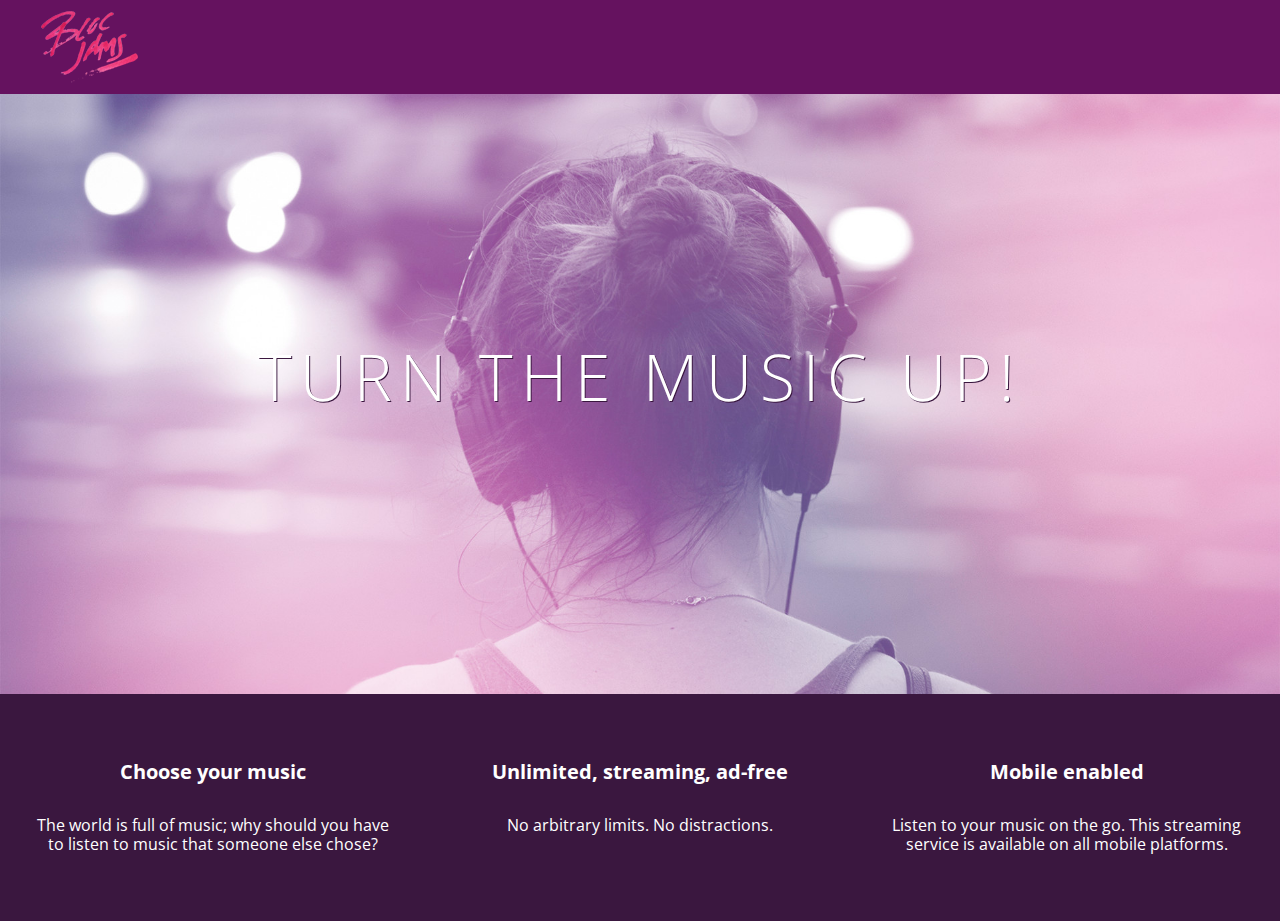
==== index.html @ c71b4ea8 "responsiveness" ====
<!DOCTYPE html>
<html>
  <head>
  <title> Bloc Jams </title>
  <meta name="viewport" content="width=device-width, initial-scale=1">
  <link rel="stylesheet" type="text/css" href="https://fonts.googleapis.com/css?family=Open+Sans:400,800,600,700,300">
  <link rel="stylesheet" type="text/css" href="https://code.ionicframework.com/ionicons/2.0.1/css/ionicons.min.css">
  <link rel="stylesheet" type="text/css" href="styles/normalize.css">
  <link rel="stylesheet" type="text/css" href="styles/main.css">
  <link rel="stylesheet" type="text/css" href="styles/landing.css">
  </head>
  <body class="landing">
    <nav class="navbar"> <!-- navigation bar -->
        <img src="assets/images/bloc_jams_logo.png" alt="bloc jams logo" class="logo">
    </nav>
    <section class="hero-content"> <!-- hero content -->
        <h1 class="hero-title">Turn the music up!</h1>
    </section>
    <section class="clearfix"> <!-- selling points -->    
      <div class="point column third">
           <span class="ion-music-note"></span>
           <h5 class="point-title">Choose your music</h5>
           <p class="point-description">The world is full of music; why should you have to listen to music that someone else chose?</p>
    </div>
      <div class="point column third">
          <span class="ion-radio-waves"></span>
          <h5 class="point-title">Unlimited, streaming, ad-free</h5>
          <p class="point-description">No arbitrary limits. No distractions.</p>
      </div>
      <div class="point column third">
      <span class="ion-iphone"></span>
      <h5 class="point-title">Mobile enabled</h5>
      <p class="point-description">Listen to your music on the go. This streaming service is available on all mobile platforms.</p>
    </div>
  </body>
</html>
---- styles/main.css ----
html {
     height: 100%; /* makes sure our HTML takes up 100% of the browser window */
     font-size: 100%;
 }

 body {
     font-family: 'Open Sans'; /* sets our font to the "Open Sans" typeface */
     color: white;             /* sets the text color to white */
     min-height: 100%;         /* says the height of the body must be, at minimum, 100% of the window */
 }

 body.landing {
     background-color: rgb(58,23,63); /* sets the background color to an RGB value (see below) */
 }
 .navbar {
     padding: 0.5rem;
     background-color: rgb(101,18,95);
 }

 .navbar .logo {
     position: relative; /* positioning will be explained in a resource */
     left: 2rem;
 }
 .hero-content {
      position: relative; /* positioning will be explained in a resource */
      min-height: 600px;  /* hero content element must be _at least_ 600 pixels */
      background-image: url(../assets/images/bloc_jams_bg.jpg);
      background-repeat: no-repeat;
      background-position: center center;
      background-size: cover;
  }
  .hero-content .hero-title {
     position: absolute;             /* positioning will be explained in a resource */
     top: 40%;                       /* positioning will be explained in a resource */
     -webkit-transform: translateY(-50%);
     -moz-transform: translateY(-50%);
     -ms-transform: translateY(-50%);
     transform: translateY(-50%);
     width: 100%;                    /* makes sure the title inhabits the full width of its container */
     text-align: center;             /* aligns text in the horizontal center of the element */
     font-size: 4rem;                /* specifies the size of the font in root em units */
     font-weight: 300;               /* makes the font thinner or lighter weight */
     text-transform: uppercase;      /* transforms the text to be all uppercase lettering */
     letter-spacing: 0.5rem;         /* puts 0.5 root ems worth of space between each letter */
     text-shadow: 1px 1px 0px rgb(58,23,63); /* creates a shadow underneath the text for readability over the image */
 }
 .selling-points {
    position: relative;
    display: table;
    width: 100%;
    -webkit-box-sizing: border-box;
    -moz-box-sizing: border-box;
    box-sizing: border-box; /* we'll explain this in a resource */
}

.point {
    display: table-cell;
    position: relative;
    width: 33.3%;
    padding: 2rem;
    text-align: center;
}

.point .point-title {
    font-size: 1.25rem;
}

.ion-music-note,
.ion-radio-waves,
.ion-iphone {
    color: rgb(233,50,117);
    font-size: 5rem;
}
.clearfix::after {
   content: ".";
   visibility: hidden;
   display: block;
   height: 0;
   clear: both;
}
---- styles/landing.css ----
body.landing {
    background-color: rgb(58,23,63);
}

.hero-content {
    position: relative;
    min-height: 600px;
    background-image: url(../assets/images/bloc_jams_bg.jpg);
    background-repeat: no-repeat;
    background-position: center center;
    background-size: cover;
}

.hero-content .hero-title {
    position: absolute;
    top: 40%;
    -webkit-transform: translateY(-50%);
    -moz-transform: translateY(-50%);
    transform: translateY(-50%);
    width: 100%;
    text-align: center;
    font-size: 4rem;
    font-weight: 300;
    text-transform: uppercase;
    letter-spacing: 0.5rem;
    text-shadow: 1px 1px 0px rgb(58,23,63);
}

.selling-points {
    position: relative;
}

.point {
    position: relative;
    padding: 2rem;
    text-align: center;
}

.point .point-title {
    font-size: 1.25rem;
}

.ion-music-note,
.ion-radio-waves,
.ion-iphone {
    color: rgb(233,50,117);
    font-size: 5rem;
}
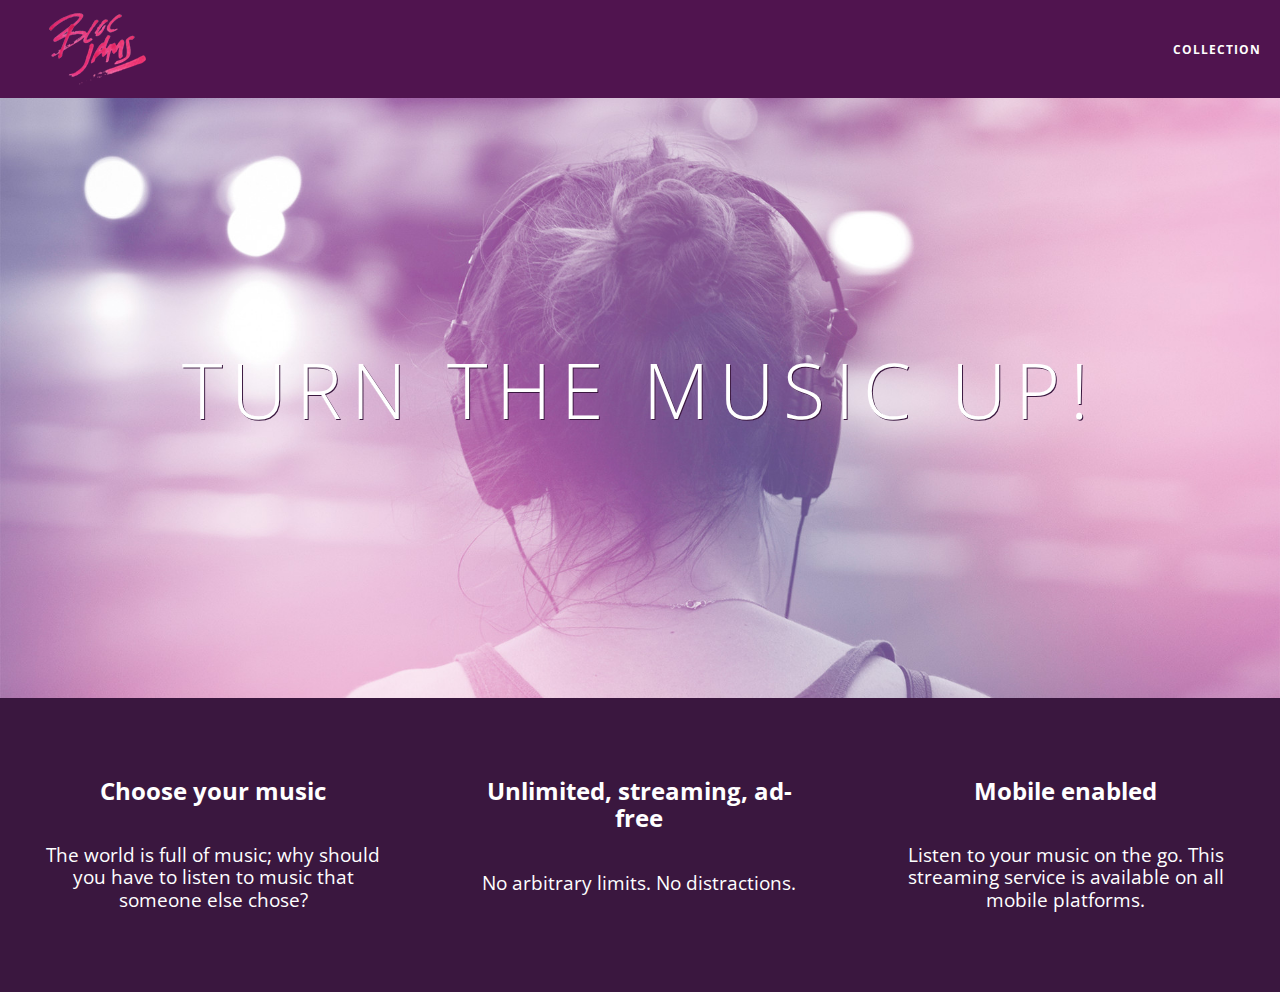
==== commit 216f0baf: "collection view checkpoint" ====
--- a/index.html
+++ b/index.html
@@ -11,12 +11,17 @@
   </head>
   <body class="landing">
     <nav class="navbar"> <!-- navigation bar -->
-        <img src="assets/images/bloc_jams_logo.png" alt="bloc jams logo" class="logo">
-    </nav>
+      <a href="index.html" class="logo">
+          <img src="assets/images/bloc_jams_logo.png" alt="bloc jams logo">
+      </a>
+      <div class="links-container">
+          <a href="collection.html" class="navbar-link">collection</a>
+      </div>
+    </nav>      
     <section class="hero-content"> <!-- hero content -->
         <h1 class="hero-title">Turn the music up!</h1>
     </section>
-    <section class="clearfix"> <!-- selling points -->    
+    <section class="clearfix"> <!-- selling points -->
       <div class="point column third">
            <span class="ion-music-note"></span>
            <h5 class="point-title">Choose your music</h5>
--- a/styles/main.css
+++ b/styles/main.css
@@ -1,3 +1,8 @@
+*, *::before, *::after {
+    -moz-box-sizing: border-box;
+    -webkit-box-sizing: border-box;
+    box-sizing: border-box;
+}
 html {
      height: 100%; /* makes sure our HTML takes up 100% of the browser window */
      font-size: 100%;
@@ -13,13 +18,49 @@
      background-color: rgb(58,23,63); /* sets the background color to an RGB value (see below) */
  }
  .navbar {
+     position: relative;
      padding: 0.5rem;
-     background-color: rgb(101,18,95);
+     background-color: rgba(101,18,95,0.5);
+     z-index: 1;
  }
 
  .navbar .logo {
      position: relative; /* positioning will be explained in a resource */
      left: 2rem;
+     cursor: pointer;  /* produces the finger-pointer icon when you hover over the logo */
+ }
+
+ .navbar .links-container {
+     display: table;
+     position: absolute;
+     top: 0;
+     right: 0;
+     height: 100px;
+     color: white;
+ }
+
+ .links-container .navbar-link {
+     display: table-cell;
+     position: relative;
+     height: 100%;
+     padding-left: 1rem;
+     padding-right: 1rem;
+     /* #3 */
+     vertical-align: middle;
+     color: white;
+     font-size: 0.625rem;
+     letter-spacing: 0.05rem;
+     font-weight: 700;
+     text-transform: uppercase;
+     /* #4 */
+     text-decoration: none;
+     cursor: pointer;
+ }
+
+   /* #5 */
+ .links-container .navbar-link:hover {
+     color: rgb(233,50,117);
+ }
  }
  .hero-content {
       position: relative; /* positioning will be explained in a resource */
@@ -48,9 +89,6 @@
     position: relative;
     display: table;
     width: 100%;
-    -webkit-box-sizing: border-box;
-    -moz-box-sizing: border-box;
-    box-sizing: border-box; /* we'll explain this in a resource */
 }
 
 .point {
@@ -78,3 +116,30 @@
    height: 0;
    clear: both;
 }
+.container {
+    margin: 0 auto;
+    max-width: 64rem;
+}
+
+/* Medium and small screens (640px) */
+@media (min-width: 640px) {
+     html { font-size: 112%; }
+
+    .column {
+        float: left;
+        padding-left: 1rem;
+        padding-right: 1rem;
+    }
+
+    .column.full { width: 100%; }
+    .column.two-thirds { width: 66.7%; }
+    .column.half { width: 50%; }
+    .column.third { width: 33.3%; }
+    .column.fourth { width: 25%; }
+    .column.flow-opposite { float: right; }
+}
+
+/* Large screens (1024px) */
+@media (min-width: 1024px) {
+     html { font-size: 120%; }
+}
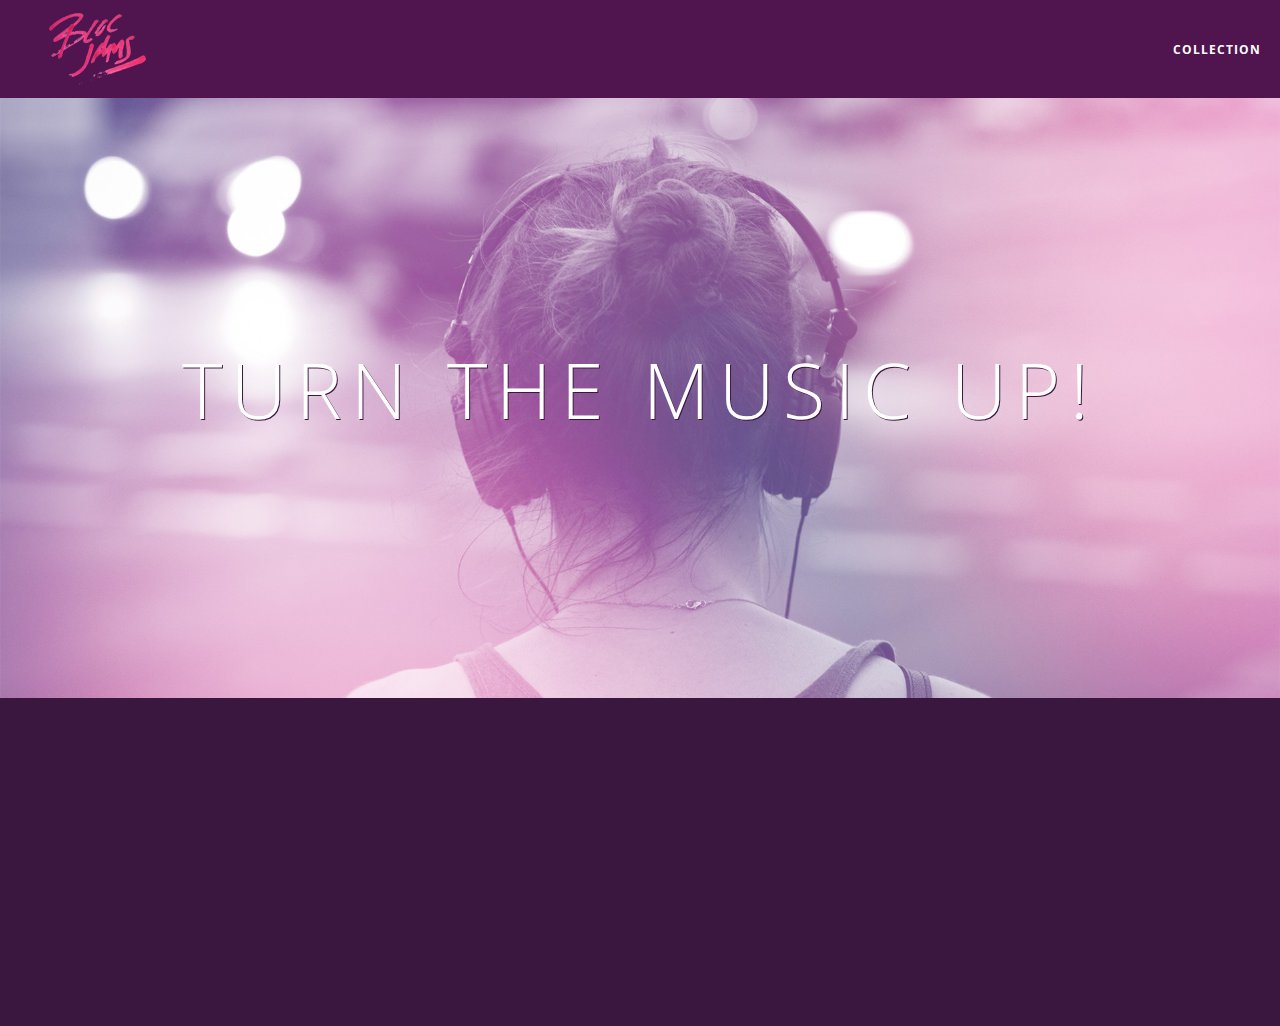
==== commit 3c171b06: "DOM" ====
--- a/index.html
+++ b/index.html
@@ -17,7 +17,7 @@
       <div class="links-container">
           <a href="collection.html" class="navbar-link">collection</a>
       </div>
-    </nav>      
+    </nav>
     <section class="hero-content"> <!-- hero content -->
         <h1 class="hero-title">Turn the music up!</h1>
     </section>
@@ -37,5 +37,6 @@
       <h5 class="point-title">Mobile enabled</h5>
       <p class="point-description">Listen to your music on the go. This streaming service is available on all mobile platforms.</p>
     </div>
+    <script src="scripts/landing.js"></script>
   </body>
 </html>
--- a/styles/main.css
+++ b/styles/main.css
@@ -61,6 +61,8 @@
  .links-container .navbar-link:hover {
      color: rgb(233,50,117);
  }
+ .links-container .navbar-link:active {
+   background-color: white;
  }
  .hero-content {
       position: relative; /* positioning will be explained in a resource */
@@ -121,6 +123,10 @@
     max-width: 64rem;
 }
 
+.container.narrow {
+    max-width: 56rem;
+}
+
 /* Medium and small screens (640px) */
 @media (min-width: 640px) {
      html { font-size: 112%; }
--- a/styles/landing.css
+++ b/styles/landing.css
@@ -34,6 +34,16 @@
     position: relative;
     padding: 2rem;
     text-align: center;
+    opacity: 0;
+    -webkit-transform: scaleX(0.9) translateY(3rem);
+    -moz-transform: scaleX(0.9) translateY(3rem);
+    transform: scaleX(0.9) translateY(3rem);
+    -webkit-transition: all 0.25s ease-in-out;
+    -moz-transition: all 0.25s ease-in-out;
+    transition: all 0.25s ease-in-out;
+    -webkit-transition-delay: 0.2s;
+    -moz-transition-delay: 0.2s;
+    transition-delay: 0.2s;
 }
 
 .point .point-title {
